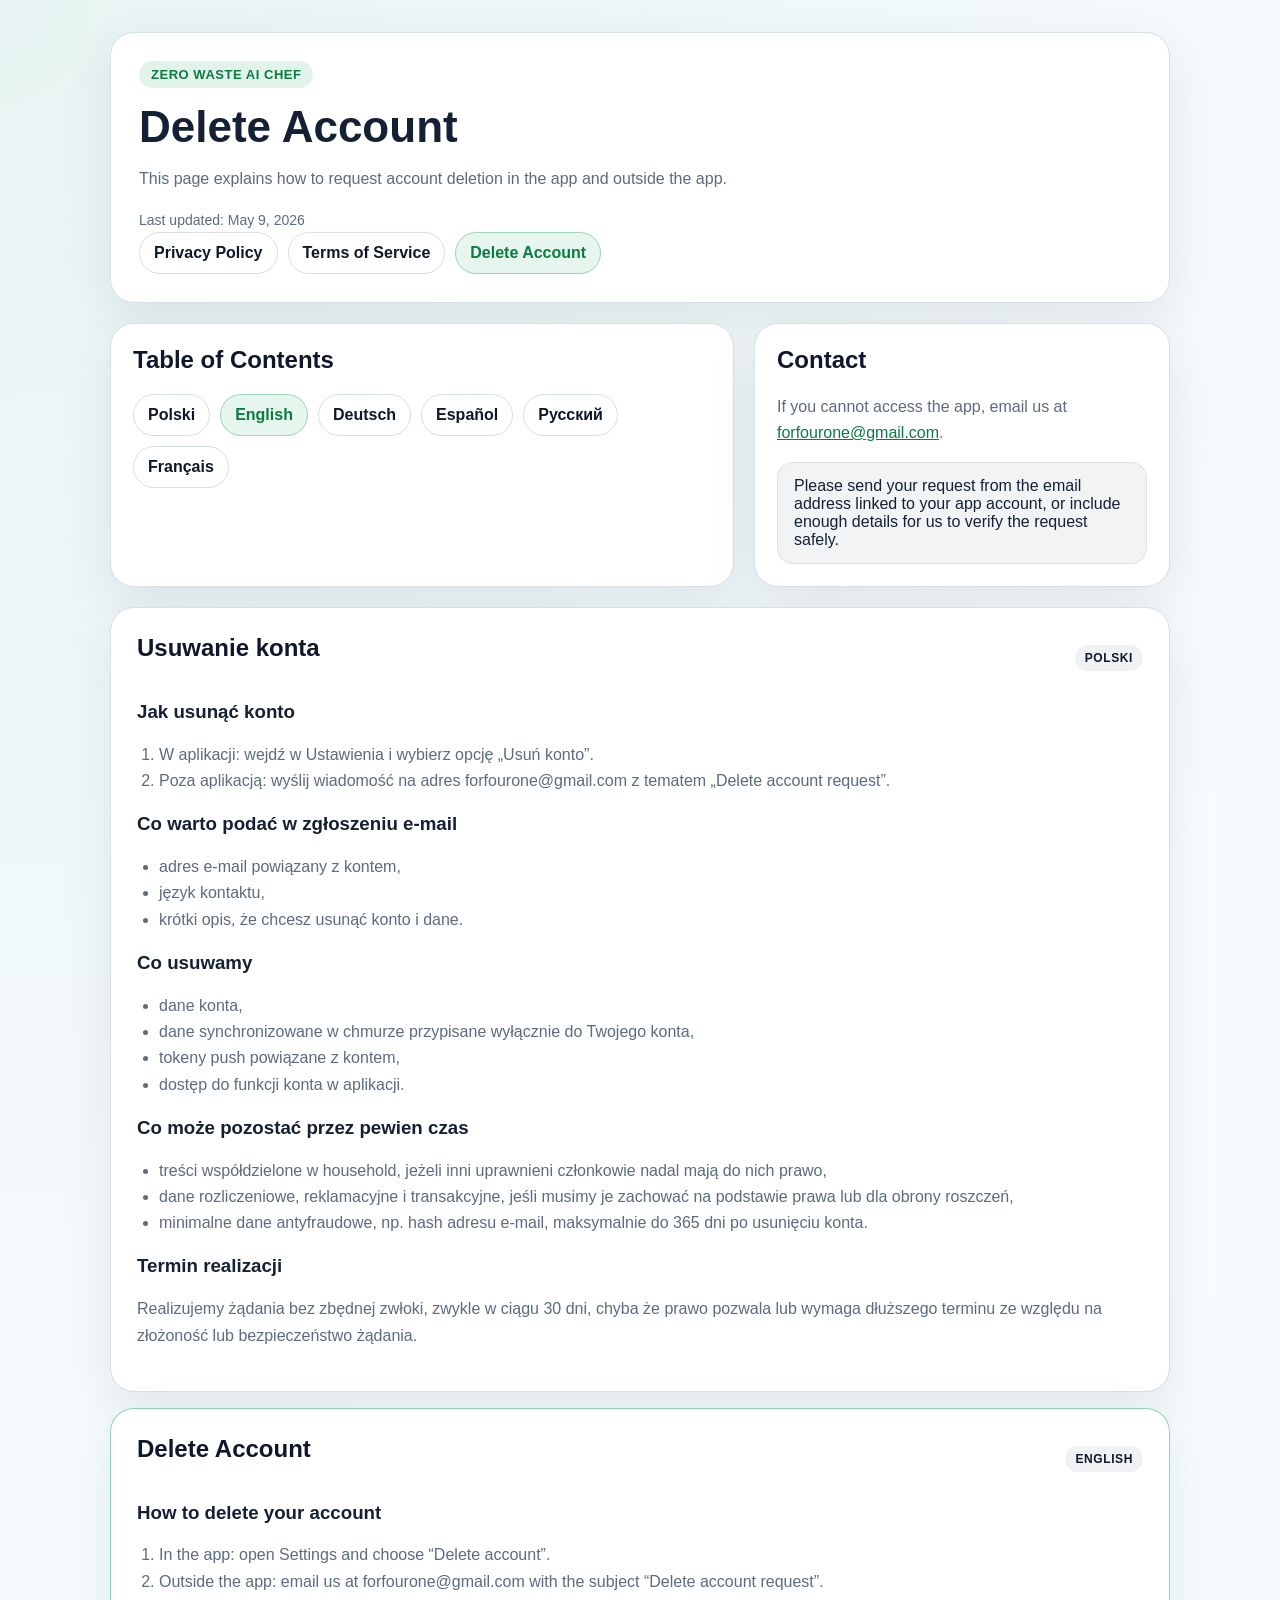
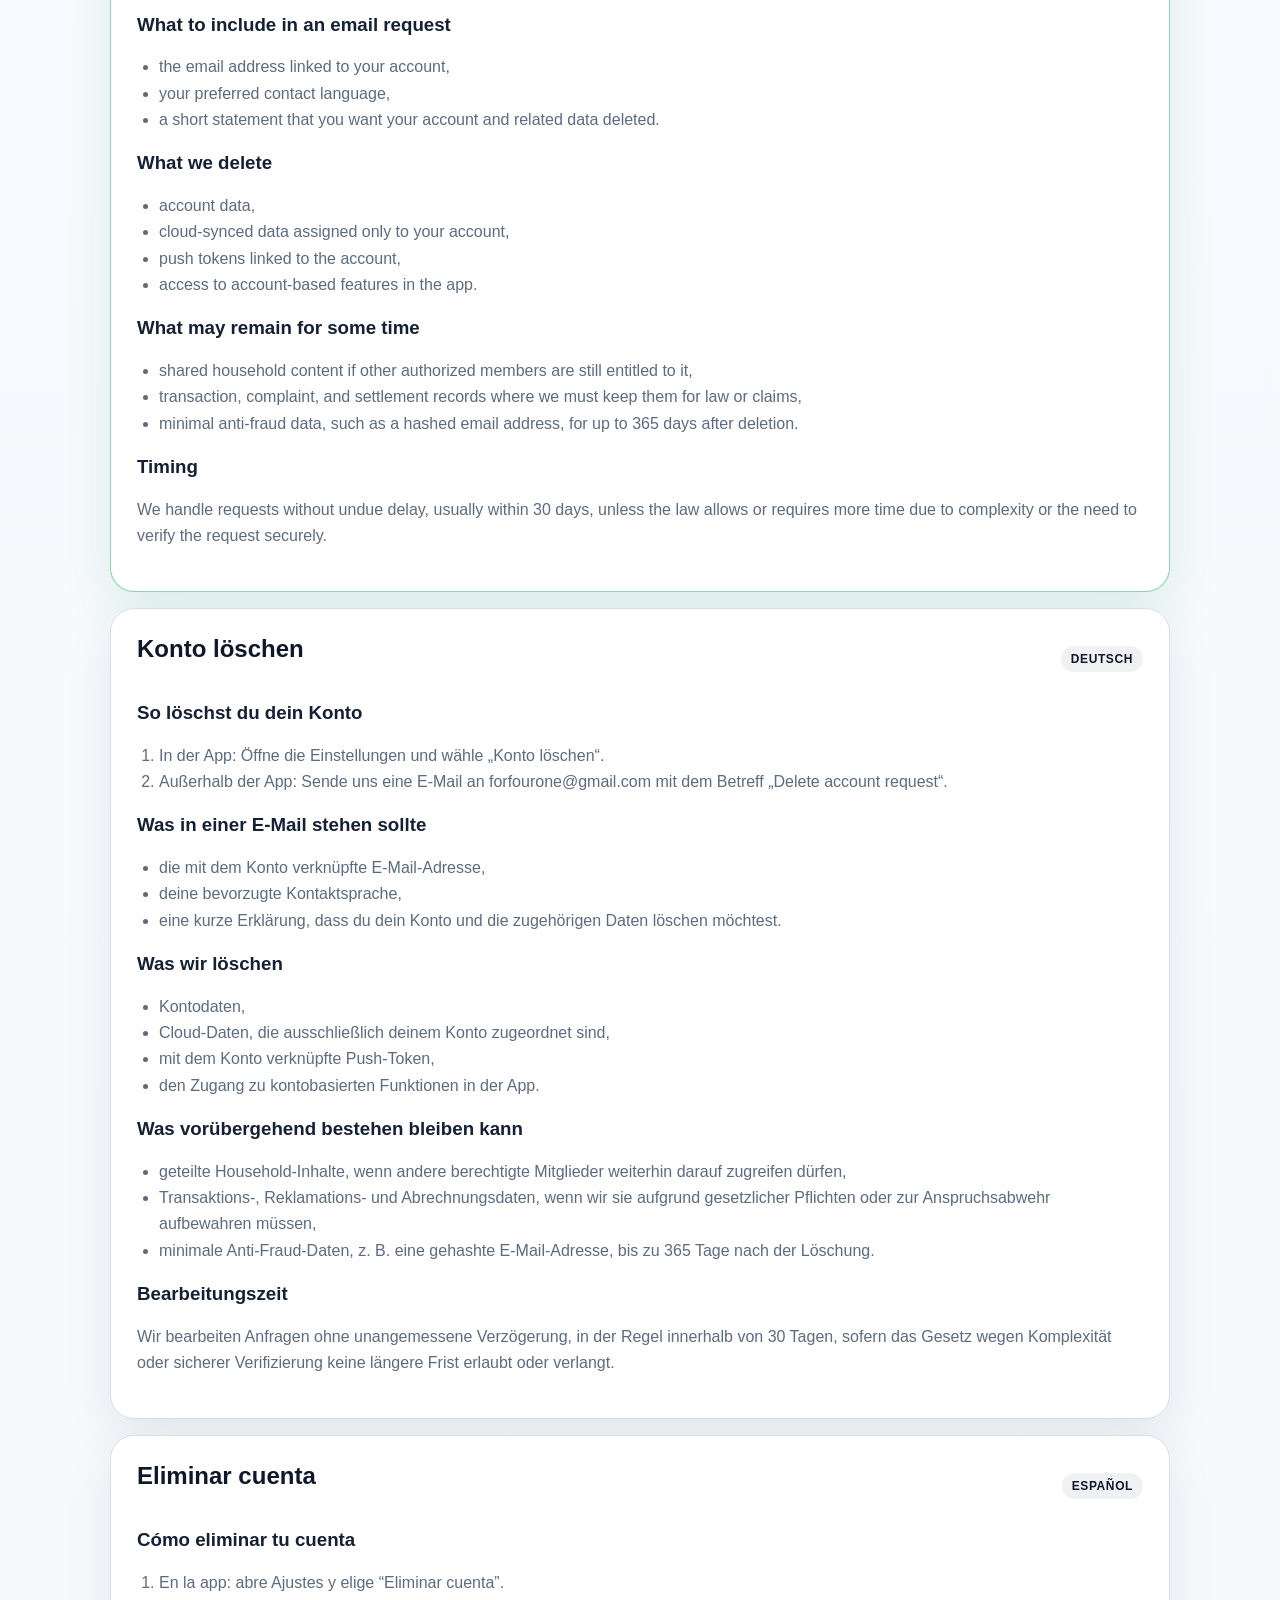
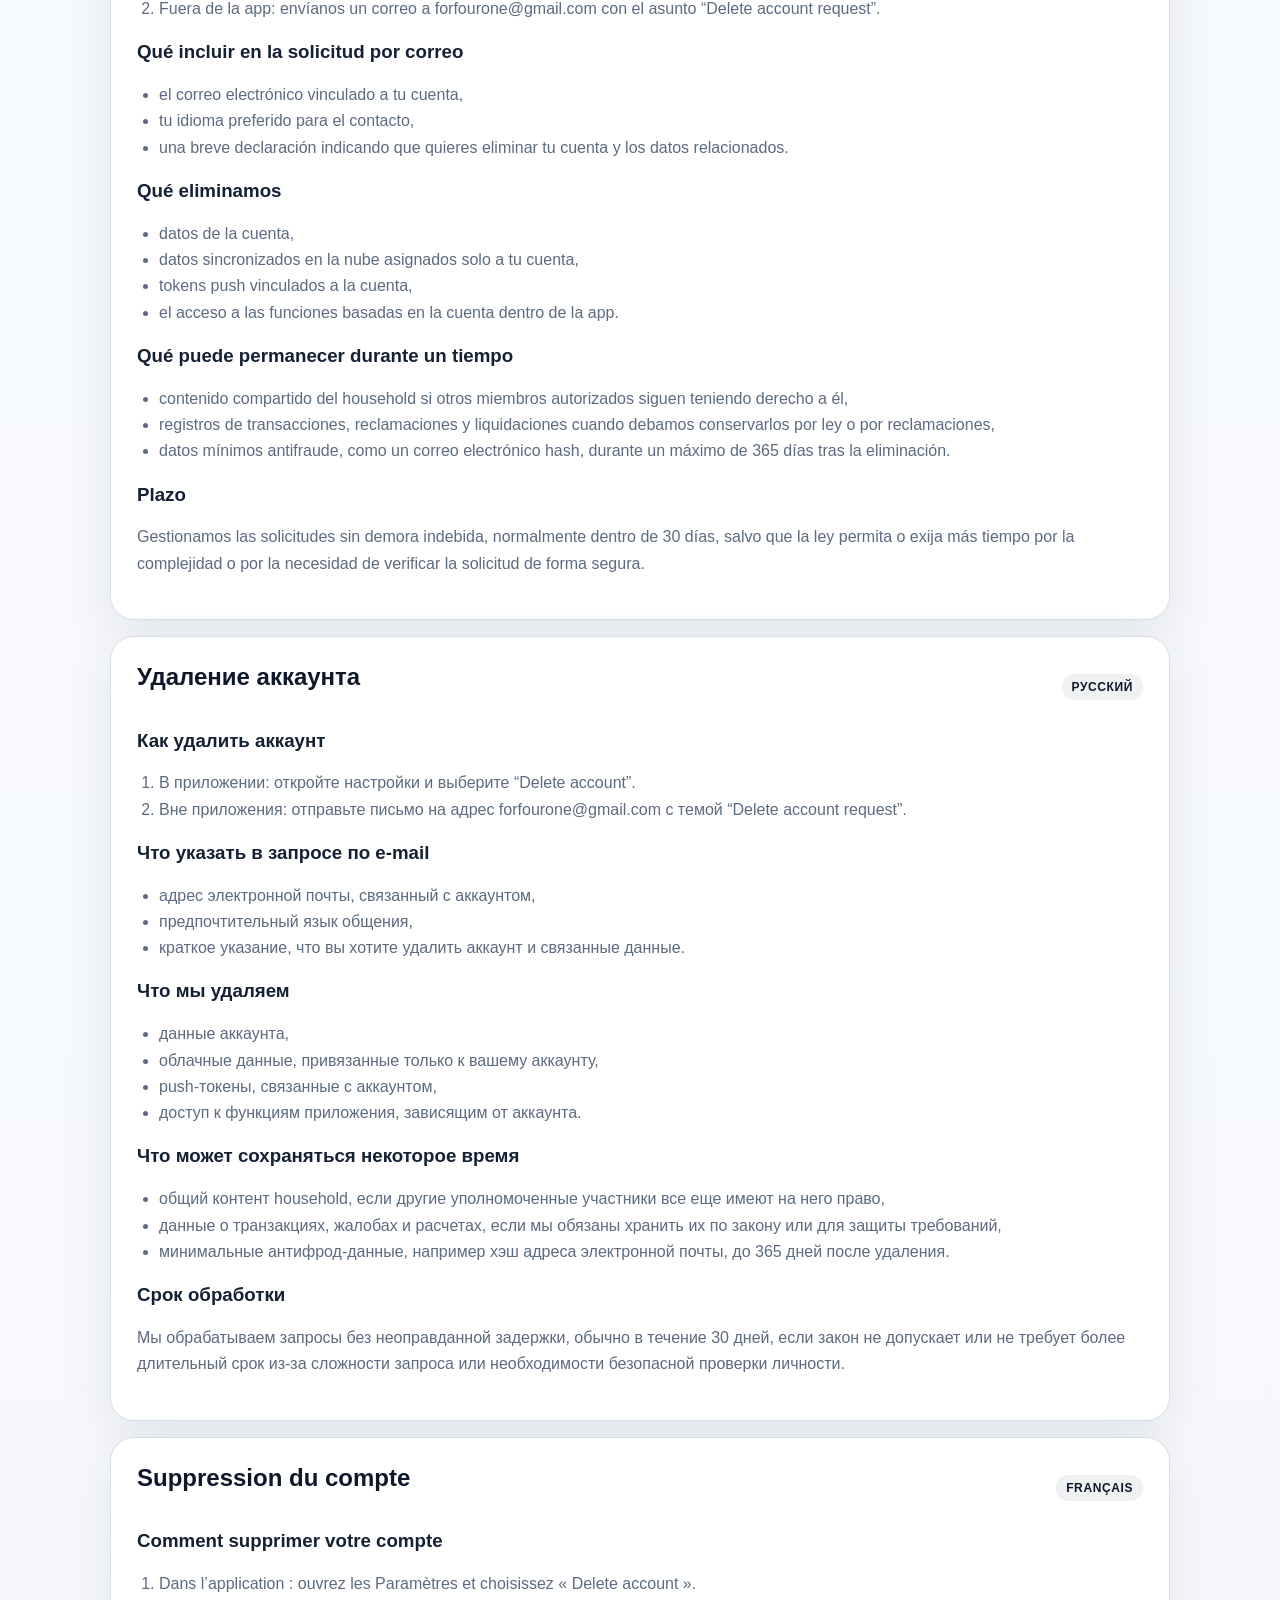
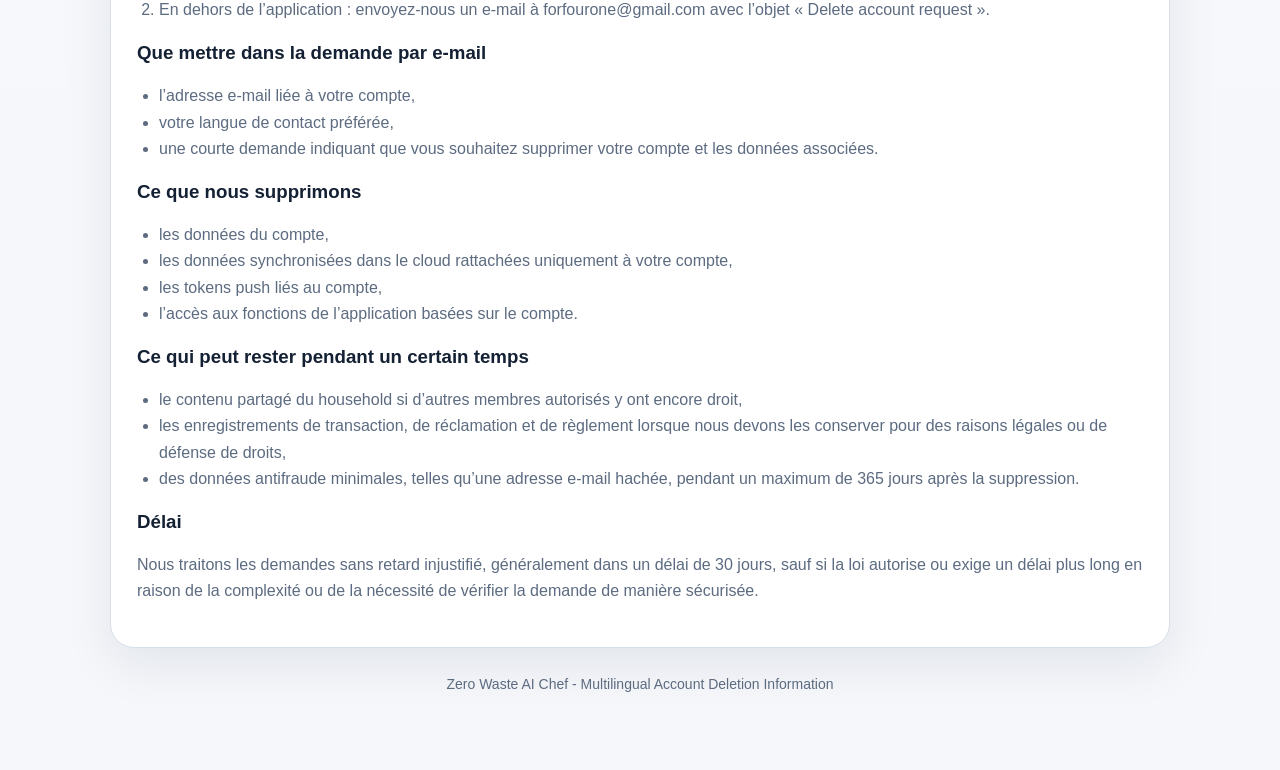
==== delete/index.html @ c72c3cef "Create index.html" ====
<!DOCTYPE html>
<html lang="en">
<head>
    <meta charset="utf-8">
    <meta name="viewport" content="width=device-width, initial-scale=1">
    <title>Zero Waste AI Chef - Delete Account</title>
    <meta name="description" content="Multilingual account deletion information for Zero Waste AI Chef.">
    <link rel="stylesheet" href="../styles.css">
    <script defer src="../legal.js"></script>
</head>
<body>
    <div class="page">
        <header class="hero">
            <span class="eyebrow">Zero Waste AI Chef</span>
            <h1>Delete Account</h1>
            <p>This page explains how to request account deletion in the app and outside the app.</p>
            <p class="meta">Last updated: May 9, 2026</p>
            <div class="doc-nav">
                <a href="../polityka.html">Privacy Policy</a>
                <a href="../regulamin.html">Terms of Service</a>
                <a class="active" href="./">Delete Account</a>
            </div>
        </header>

        <section class="grid">
            <div class="card">
                <h2>Table of Contents</h2>
                <div class="lang-nav">
                    <a data-locale-link="pl" href="#pl">Polski</a>
                    <a data-locale-link="en" href="#en">English</a>
                    <a data-locale-link="de" href="#de">Deutsch</a>
                    <a data-locale-link="es" href="#es">Español</a>
                    <a data-locale-link="ru" href="#ru">Русский</a>
                    <a data-locale-link="fr" href="#fr">Français</a>
                </div>
            </div>
            <div class="card">
                <h2>Contact</h2>
                <p>If you cannot access the app, email us at <a href="mailto:forfourone@gmail.com">forfourone@gmail.com</a>.</p>
                <div class="notice">
                    Please send your request from the email address linked to your app account, or include enough details for us to verify the request safely.
                </div>
            </div>
        </section>

        <main class="stack">
            <section id="pl" class="locale-section" lang="pl">
                <div class="locale-head">
                    <h2>Usuwanie konta</h2>
                    <span class="locale-label">Polski</span>
                </div>
                <h3>Jak usunąć konto</h3>
                <ol>
                    <li>W aplikacji: wejdź w Ustawienia i wybierz opcję „Usuń konto”.</li>
                    <li>Poza aplikacją: wyślij wiadomość na adres forfourone@gmail.com z tematem „Delete account request”.</li>
                </ol>
                <h3>Co warto podać w zgłoszeniu e-mail</h3>
                <ul>
                    <li>adres e-mail powiązany z kontem,</li>
                    <li>język kontaktu,</li>
                    <li>krótki opis, że chcesz usunąć konto i dane.</li>
                </ul>
                <h3>Co usuwamy</h3>
                <ul>
                    <li>dane konta,</li>
                    <li>dane synchronizowane w chmurze przypisane wyłącznie do Twojego konta,</li>
                    <li>tokeny push powiązane z kontem,</li>
                    <li>dostęp do funkcji konta w aplikacji.</li>
                </ul>
                <h3>Co może pozostać przez pewien czas</h3>
                <ul>
                    <li>treści współdzielone w household, jeżeli inni uprawnieni członkowie nadal mają do nich prawo,</li>
                    <li>dane rozliczeniowe, reklamacyjne i transakcyjne, jeśli musimy je zachować na podstawie prawa lub dla obrony roszczeń,</li>
                    <li>minimalne dane antyfraudowe, np. hash adresu e-mail, maksymalnie do 365 dni po usunięciu konta.</li>
                </ul>
                <h3>Termin realizacji</h3>
                <p>Realizujemy żądania bez zbędnej zwłoki, zwykle w ciągu 30 dni, chyba że prawo pozwala lub wymaga dłuższego terminu ze względu na złożoność lub bezpieczeństwo żądania.</p>
            </section>

            <section id="en" class="locale-section" lang="en">
                <div class="locale-head">
                    <h2>Delete Account</h2>
                    <span class="locale-label">English</span>
                </div>
                <h3>How to delete your account</h3>
                <ol>
                    <li>In the app: open Settings and choose “Delete account”.</li>
                    <li>Outside the app: email us at forfourone@gmail.com with the subject “Delete account request”.</li>
                </ol>
                <h3>What to include in an email request</h3>
                <ul>
                    <li>the email address linked to your account,</li>
                    <li>your preferred contact language,</li>
                    <li>a short statement that you want your account and related data deleted.</li>
                </ul>
                <h3>What we delete</h3>
                <ul>
                    <li>account data,</li>
                    <li>cloud-synced data assigned only to your account,</li>
                    <li>push tokens linked to the account,</li>
                    <li>access to account-based features in the app.</li>
                </ul>
                <h3>What may remain for some time</h3>
                <ul>
                    <li>shared household content if other authorized members are still entitled to it,</li>
                    <li>transaction, complaint, and settlement records where we must keep them for law or claims,</li>
                    <li>minimal anti-fraud data, such as a hashed email address, for up to 365 days after deletion.</li>
                </ul>
                <h3>Timing</h3>
                <p>We handle requests without undue delay, usually within 30 days, unless the law allows or requires more time due to complexity or the need to verify the request securely.</p>
            </section>

            <section id="de" class="locale-section" lang="de">
                <div class="locale-head">
                    <h2>Konto löschen</h2>
                    <span class="locale-label">Deutsch</span>
                </div>
                <h3>So löschst du dein Konto</h3>
                <ol>
                    <li>In der App: Öffne die Einstellungen und wähle „Konto löschen“.</li>
                    <li>Außerhalb der App: Sende uns eine E-Mail an forfourone@gmail.com mit dem Betreff „Delete account request“.</li>
                </ol>
                <h3>Was in einer E-Mail stehen sollte</h3>
                <ul>
                    <li>die mit dem Konto verknüpfte E-Mail-Adresse,</li>
                    <li>deine bevorzugte Kontaktsprache,</li>
                    <li>eine kurze Erklärung, dass du dein Konto und die zugehörigen Daten löschen möchtest.</li>
                </ul>
                <h3>Was wir löschen</h3>
                <ul>
                    <li>Kontodaten,</li>
                    <li>Cloud-Daten, die ausschließlich deinem Konto zugeordnet sind,</li>
                    <li>mit dem Konto verknüpfte Push-Token,</li>
                    <li>den Zugang zu kontobasierten Funktionen in der App.</li>
                </ul>
                <h3>Was vorübergehend bestehen bleiben kann</h3>
                <ul>
                    <li>geteilte Household-Inhalte, wenn andere berechtigte Mitglieder weiterhin darauf zugreifen dürfen,</li>
                    <li>Transaktions-, Reklamations- und Abrechnungsdaten, wenn wir sie aufgrund gesetzlicher Pflichten oder zur Anspruchsabwehr aufbewahren müssen,</li>
                    <li>minimale Anti-Fraud-Daten, z. B. eine gehashte E-Mail-Adresse, bis zu 365 Tage nach der Löschung.</li>
                </ul>
                <h3>Bearbeitungszeit</h3>
                <p>Wir bearbeiten Anfragen ohne unangemessene Verzögerung, in der Regel innerhalb von 30 Tagen, sofern das Gesetz wegen Komplexität oder sicherer Verifizierung keine längere Frist erlaubt oder verlangt.</p>
            </section>

            <section id="es" class="locale-section" lang="es">
                <div class="locale-head">
                    <h2>Eliminar cuenta</h2>
                    <span class="locale-label">Español</span>
                </div>
                <h3>Cómo eliminar tu cuenta</h3>
                <ol>
                    <li>En la app: abre Ajustes y elige “Eliminar cuenta”.</li>
                    <li>Fuera de la app: envíanos un correo a forfourone@gmail.com con el asunto “Delete account request”.</li>
                </ol>
                <h3>Qué incluir en la solicitud por correo</h3>
                <ul>
                    <li>el correo electrónico vinculado a tu cuenta,</li>
                    <li>tu idioma preferido para el contacto,</li>
                    <li>una breve declaración indicando que quieres eliminar tu cuenta y los datos relacionados.</li>
                </ul>
                <h3>Qué eliminamos</h3>
                <ul>
                    <li>datos de la cuenta,</li>
                    <li>datos sincronizados en la nube asignados solo a tu cuenta,</li>
                    <li>tokens push vinculados a la cuenta,</li>
                    <li>el acceso a las funciones basadas en la cuenta dentro de la app.</li>
                </ul>
                <h3>Qué puede permanecer durante un tiempo</h3>
                <ul>
                    <li>contenido compartido del household si otros miembros autorizados siguen teniendo derecho a él,</li>
                    <li>registros de transacciones, reclamaciones y liquidaciones cuando debamos conservarlos por ley o por reclamaciones,</li>
                    <li>datos mínimos antifraude, como un correo electrónico hash, durante un máximo de 365 días tras la eliminación.</li>
                </ul>
                <h3>Plazo</h3>
                <p>Gestionamos las solicitudes sin demora indebida, normalmente dentro de 30 días, salvo que la ley permita o exija más tiempo por la complejidad o por la necesidad de verificar la solicitud de forma segura.</p>
            </section>

            <section id="ru" class="locale-section" lang="ru">
                <div class="locale-head">
                    <h2>Удаление аккаунта</h2>
                    <span class="locale-label">Русский</span>
                </div>
                <h3>Как удалить аккаунт</h3>
                <ol>
                    <li>В приложении: откройте настройки и выберите “Delete account”.</li>
                    <li>Вне приложения: отправьте письмо на адрес forfourone@gmail.com с темой “Delete account request”.</li>
                </ol>
                <h3>Что указать в запросе по e-mail</h3>
                <ul>
                    <li>адрес электронной почты, связанный с аккаунтом,</li>
                    <li>предпочтительный язык общения,</li>
                    <li>краткое указание, что вы хотите удалить аккаунт и связанные данные.</li>
                </ul>
                <h3>Что мы удаляем</h3>
                <ul>
                    <li>данные аккаунта,</li>
                    <li>облачные данные, привязанные только к вашему аккаунту,</li>
                    <li>push-токены, связанные с аккаунтом,</li>
                    <li>доступ к функциям приложения, зависящим от аккаунта.</li>
                </ul>
                <h3>Что может сохраняться некоторое время</h3>
                <ul>
                    <li>общий контент household, если другие уполномоченные участники все еще имеют на него право,</li>
                    <li>данные о транзакциях, жалобах и расчетах, если мы обязаны хранить их по закону или для защиты требований,</li>
                    <li>минимальные антифрод-данные, например хэш адреса электронной почты, до 365 дней после удаления.</li>
                </ul>
                <h3>Срок обработки</h3>
                <p>Мы обрабатываем запросы без неоправданной задержки, обычно в течение 30 дней, если закон не допускает или не требует более длительный срок из-за сложности запроса или необходимости безопасной проверки личности.</p>
            </section>

            <section id="fr" class="locale-section" lang="fr">
                <div class="locale-head">
                    <h2>Suppression du compte</h2>
                    <span class="locale-label">Français</span>
                </div>
                <h3>Comment supprimer votre compte</h3>
                <ol>
                    <li>Dans l’application : ouvrez les Paramètres et choisissez « Delete account ».</li>
                    <li>En dehors de l’application : envoyez-nous un e-mail à forfourone@gmail.com avec l’objet « Delete account request ».</li>
                </ol>
                <h3>Que mettre dans la demande par e-mail</h3>
                <ul>
                    <li>l’adresse e-mail liée à votre compte,</li>
                    <li>votre langue de contact préférée,</li>
                    <li>une courte demande indiquant que vous souhaitez supprimer votre compte et les données associées.</li>
                </ul>
                <h3>Ce que nous supprimons</h3>
                <ul>
                    <li>les données du compte,</li>
                    <li>les données synchronisées dans le cloud rattachées uniquement à votre compte,</li>
                    <li>les tokens push liés au compte,</li>
                    <li>l’accès aux fonctions de l’application basées sur le compte.</li>
                </ul>
                <h3>Ce qui peut rester pendant un certain temps</h3>
                <ul>
                    <li>le contenu partagé du household si d’autres membres autorisés y ont encore droit,</li>
                    <li>les enregistrements de transaction, de réclamation et de règlement lorsque nous devons les conserver pour des raisons légales ou de défense de droits,</li>
                    <li>des données antifraude minimales, telles qu’une adresse e-mail hachée, pendant un maximum de 365 jours après la suppression.</li>
                </ul>
                <h3>Délai</h3>
                <p>Nous traitons les demandes sans retard injustifié, généralement dans un délai de 30 jours, sauf si la loi autorise ou exige un délai plus long en raison de la complexité ou de la nécessité de vérifier la demande de manière sécurisée.</p>
            </section>
        </main>

        <p class="footer">Zero Waste AI Chef - Multilingual Account Deletion Information</p>
    </div>
</body>
</html>
---- styles.css ----
:root {
    color-scheme: light;
    --bg: #f5f7fb;
    --panel: #ffffff;
    --text: #142033;
    --muted: #5c6b80;
    --line: #d7dfeb;
    --brand: #0f9d58;
    --brand-dark: #0a7b43;
    --accent: #0f172a;
    --shadow: 0 18px 50px rgba(15, 23, 42, 0.08);
}

* {
    box-sizing: border-box;
}

html {
    scroll-behavior: smooth;
}

body {
    margin: 0;
    font-family: "Segoe UI", "Helvetica Neue", Arial, sans-serif;
    color: var(--text);
    background:
        radial-gradient(circle at top left, rgba(15, 157, 88, 0.08), transparent 26%),
        linear-gradient(180deg, #f8fbff 0%, var(--bg) 100%);
}

a {
    color: var(--brand-dark);
}

.page {
    max-width: 1100px;
    margin: 0 auto;
    padding: 32px 20px 64px;
}

.hero,
.card,
.locale-section {
    background: var(--panel);
    border: 1px solid var(--line);
    border-radius: 24px;
    box-shadow: var(--shadow);
}

.hero {
    padding: 28px;
    margin-bottom: 20px;
}

.eyebrow {
    display: inline-block;
    padding: 6px 12px;
    border-radius: 999px;
    background: rgba(15, 157, 88, 0.12);
    color: var(--brand-dark);
    font-size: 13px;
    font-weight: 700;
    letter-spacing: 0.04em;
    text-transform: uppercase;
}

.hero h1 {
    margin: 16px 0 10px;
    font-size: clamp(28px, 4vw, 44px);
    line-height: 1.05;
}

.hero p,
.hero li,
.card p,
.card li,
.locale-section p,
.locale-section li {
    color: var(--muted);
    line-height: 1.65;
}

.grid {
    display: grid;
    grid-template-columns: 1.2fr 0.8fr;
    gap: 20px;
}

.card {
    padding: 22px;
}

.card h2,
.locale-section h2 {
    margin-top: 0;
    color: var(--accent);
}

.doc-nav,
.lang-nav {
    display: flex;
    flex-wrap: wrap;
    gap: 10px;
}

.doc-nav a,
.lang-nav a {
    display: inline-flex;
    align-items: center;
    justify-content: center;
    min-height: 42px;
    padding: 0 14px;
    border-radius: 999px;
    border: 1px solid var(--line);
    background: #fff;
    color: var(--accent);
    text-decoration: none;
    font-weight: 600;
}

.doc-nav a.active,
.lang-nav a.active,
.doc-nav a:hover,
.lang-nav a:hover {
    border-color: rgba(15, 157, 88, 0.35);
    background: rgba(15, 157, 88, 0.1);
    color: var(--brand-dark);
}

.stack {
    display: grid;
    gap: 16px;
    margin-top: 20px;
}

.locale-section {
    padding: 26px;
    scroll-margin-top: 18px;
}

.locale-section.is-target {
    border-color: rgba(15, 157, 88, 0.45);
    box-shadow: 0 18px 50px rgba(15, 157, 88, 0.12);
}

.locale-head {
    display: flex;
    justify-content: space-between;
    gap: 12px;
    align-items: center;
    margin-bottom: 12px;
}

.locale-label {
    display: inline-block;
    padding: 6px 10px;
    border-radius: 999px;
    background: rgba(15, 23, 42, 0.06);
    color: var(--accent);
    font-size: 12px;
    font-weight: 700;
    letter-spacing: 0.05em;
    text-transform: uppercase;
}

.meta {
    margin: 10px 0 0;
    font-size: 14px;
    color: var(--muted);
}

.notice {
    padding: 14px 16px;
    border-radius: 16px;
    background: rgba(15, 23, 42, 0.05);
    border: 1px solid rgba(15, 23, 42, 0.08);
}

.warning {
    padding: 14px 16px;
    border-radius: 16px;
    background: rgba(217, 119, 6, 0.08);
    border: 1px solid rgba(217, 119, 6, 0.18);
}

ul,
ol {
    padding-left: 22px;
}

.footer {
    margin-top: 28px;
    color: var(--muted);
    font-size: 14px;
    text-align: center;
}

@media (max-width: 860px) {
    .grid {
        grid-template-columns: 1fr;
    }

    .hero,
    .card,
    .locale-section {
        border-radius: 20px;
    }

    .page {
        padding: 20px 14px 48px;
    }
}
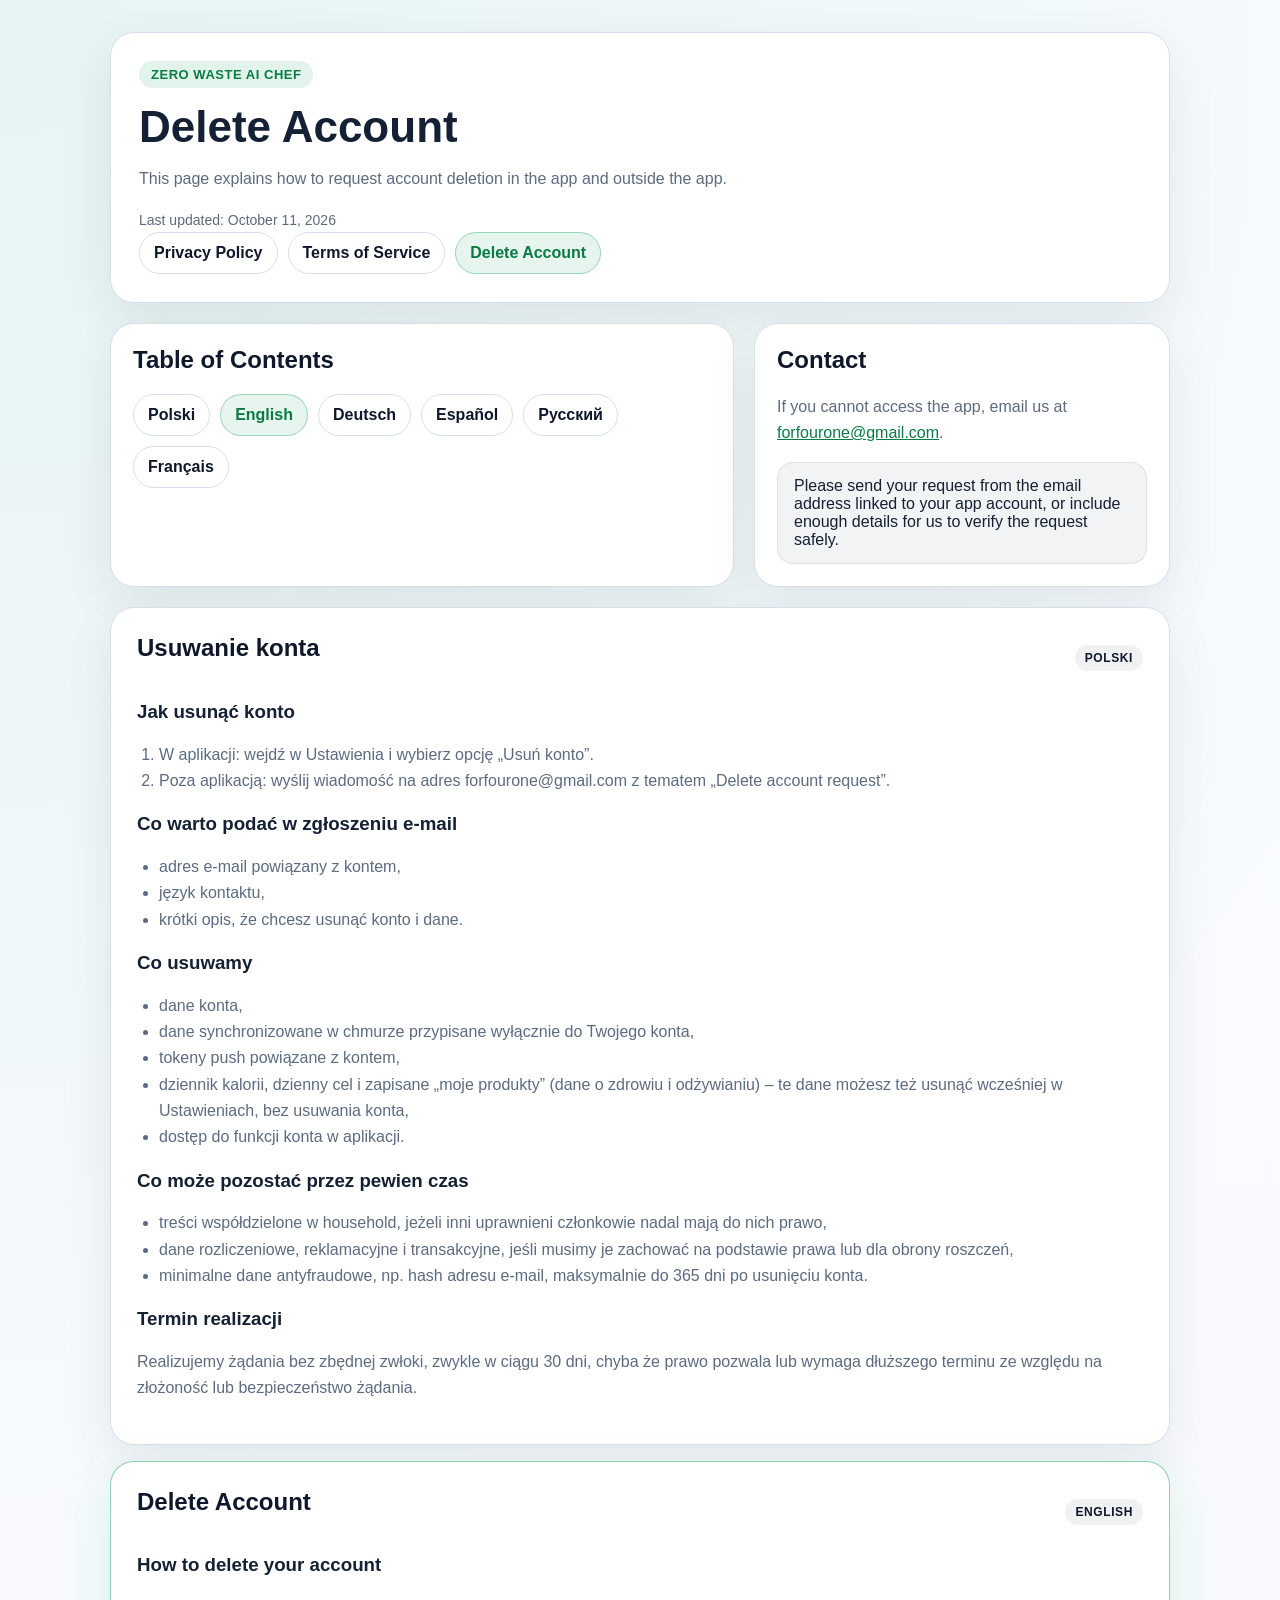
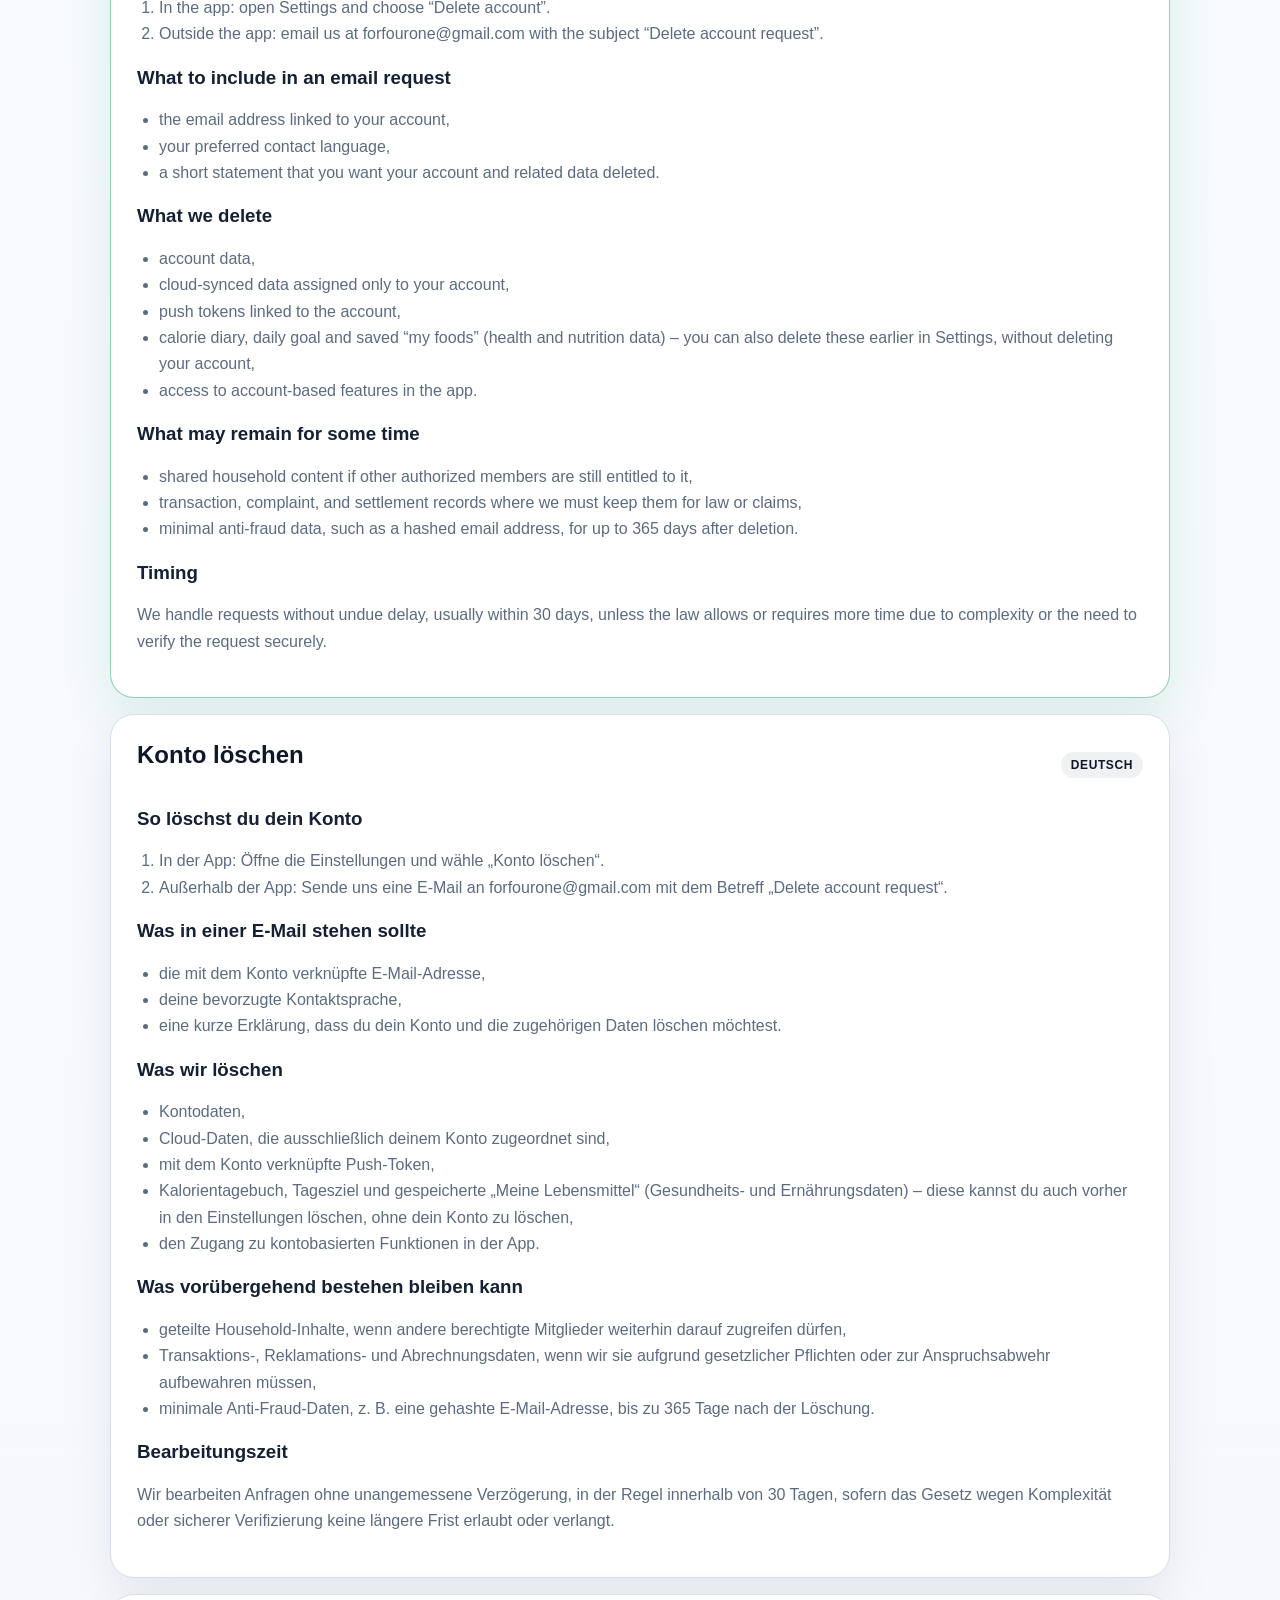
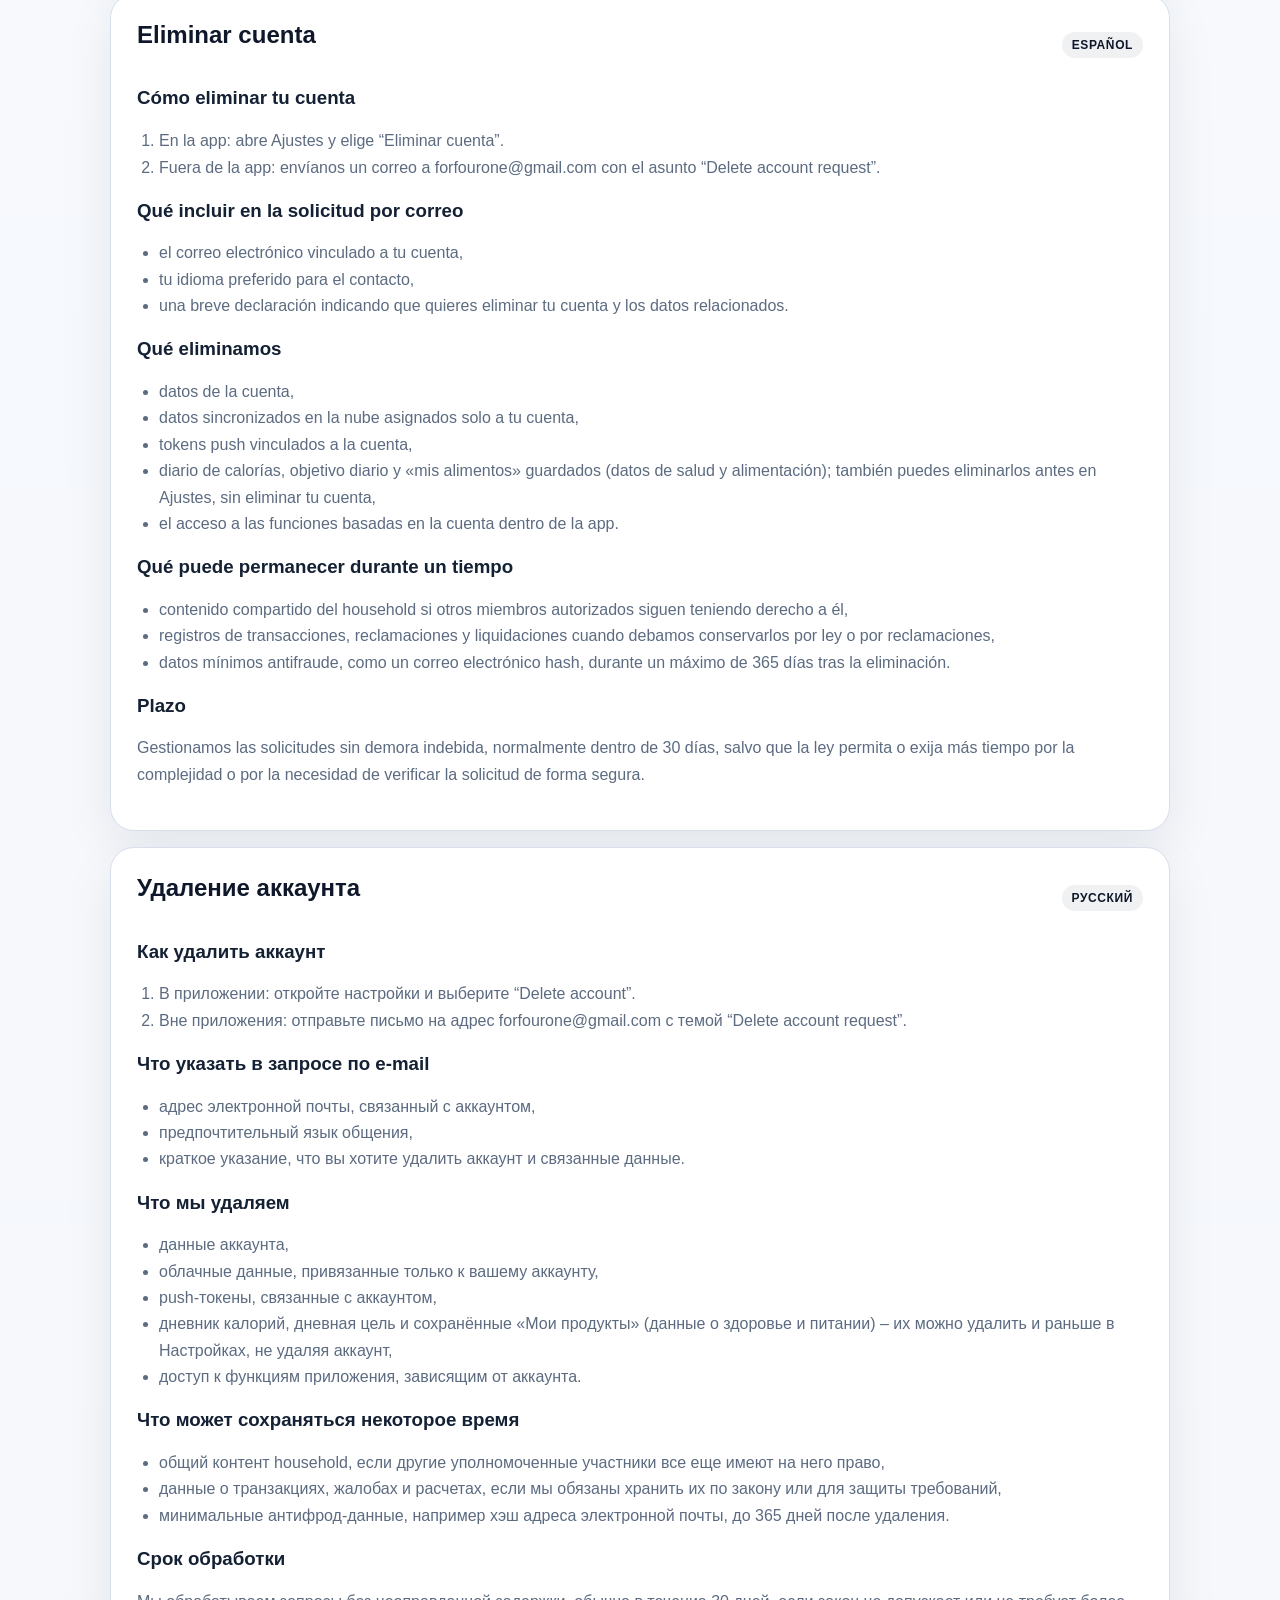
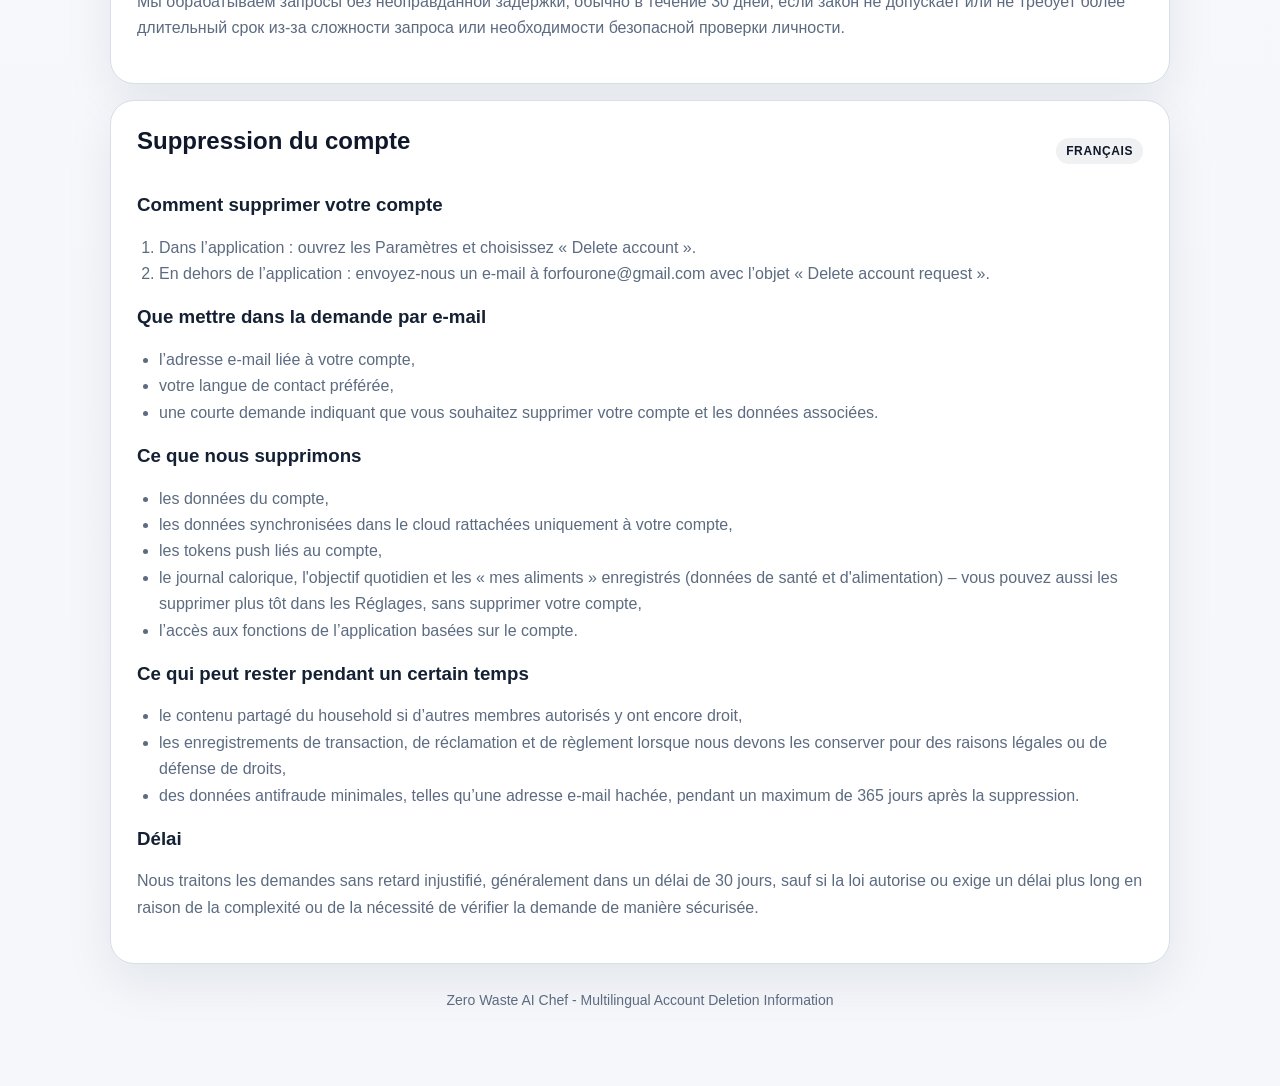
==== commit b1c85605: "Add files via upload" ====
--- a/delete/index.html
+++ b/delete/index.html
@@ -14,7 +14,7 @@
             <span class="eyebrow">Zero Waste AI Chef</span>
             <h1>Delete Account</h1>
             <p>This page explains how to request account deletion in the app and outside the app.</p>
-            <p class="meta">Last updated: May 9, 2026</p>
+            <p class="meta">Last updated: October 11, 2026</p>
             <div class="doc-nav">
                 <a href="../polityka.html">Privacy Policy</a>
                 <a href="../regulamin.html">Terms of Service</a>
@@ -65,6 +65,7 @@
                     <li>dane konta,</li>
                     <li>dane synchronizowane w chmurze przypisane wyłącznie do Twojego konta,</li>
                     <li>tokeny push powiązane z kontem,</li>
+                    <li>dziennik kalorii, dzienny cel i zapisane „moje produkty” (dane o zdrowiu i odżywianiu) – te dane możesz też usunąć wcześniej w Ustawieniach, bez usuwania konta,</li>
                     <li>dostęp do funkcji konta w aplikacji.</li>
                 </ul>
                 <h3>Co może pozostać przez pewien czas</h3>
@@ -98,6 +99,7 @@
                     <li>account data,</li>
                     <li>cloud-synced data assigned only to your account,</li>
                     <li>push tokens linked to the account,</li>
+                    <li>calorie diary, daily goal and saved “my foods” (health and nutrition data) – you can also delete these earlier in Settings, without deleting your account,</li>
                     <li>access to account-based features in the app.</li>
                 </ul>
                 <h3>What may remain for some time</h3>
@@ -131,6 +133,7 @@
                     <li>Kontodaten,</li>
                     <li>Cloud-Daten, die ausschließlich deinem Konto zugeordnet sind,</li>
                     <li>mit dem Konto verknüpfte Push-Token,</li>
+                    <li>Kalorientagebuch, Tagesziel und gespeicherte „Meine Lebensmittel“ (Gesundheits- und Ernährungsdaten) – diese kannst du auch vorher in den Einstellungen löschen, ohne dein Konto zu löschen,</li>
                     <li>den Zugang zu kontobasierten Funktionen in der App.</li>
                 </ul>
                 <h3>Was vorübergehend bestehen bleiben kann</h3>
@@ -164,6 +167,7 @@
                     <li>datos de la cuenta,</li>
                     <li>datos sincronizados en la nube asignados solo a tu cuenta,</li>
                     <li>tokens push vinculados a la cuenta,</li>
+                    <li>diario de calorías, objetivo diario y «mis alimentos» guardados (datos de salud y alimentación); también puedes eliminarlos antes en Ajustes, sin eliminar tu cuenta,</li>
                     <li>el acceso a las funciones basadas en la cuenta dentro de la app.</li>
                 </ul>
                 <h3>Qué puede permanecer durante un tiempo</h3>
@@ -197,6 +201,7 @@
                     <li>данные аккаунта,</li>
                     <li>облачные данные, привязанные только к вашему аккаунту,</li>
                     <li>push-токены, связанные с аккаунтом,</li>
+                    <li>дневник калорий, дневная цель и сохранённые «Мои продукты» (данные о здоровье и питании) – их можно удалить и раньше в Настройках, не удаляя аккаунт,</li>
                     <li>доступ к функциям приложения, зависящим от аккаунта.</li>
                 </ul>
                 <h3>Что может сохраняться некоторое время</h3>
@@ -230,6 +235,7 @@
                     <li>les données du compte,</li>
                     <li>les données synchronisées dans le cloud rattachées uniquement à votre compte,</li>
                     <li>les tokens push liés au compte,</li>
+                    <li>le journal calorique, l'objectif quotidien et les « mes aliments » enregistrés (données de santé et d'alimentation) – vous pouvez aussi les supprimer plus tôt dans les Réglages, sans supprimer votre compte,</li>
                     <li>l’accès aux fonctions de l’application basées sur le compte.</li>
                 </ul>
                 <h3>Ce qui peut rester pendant un certain temps</h3>
